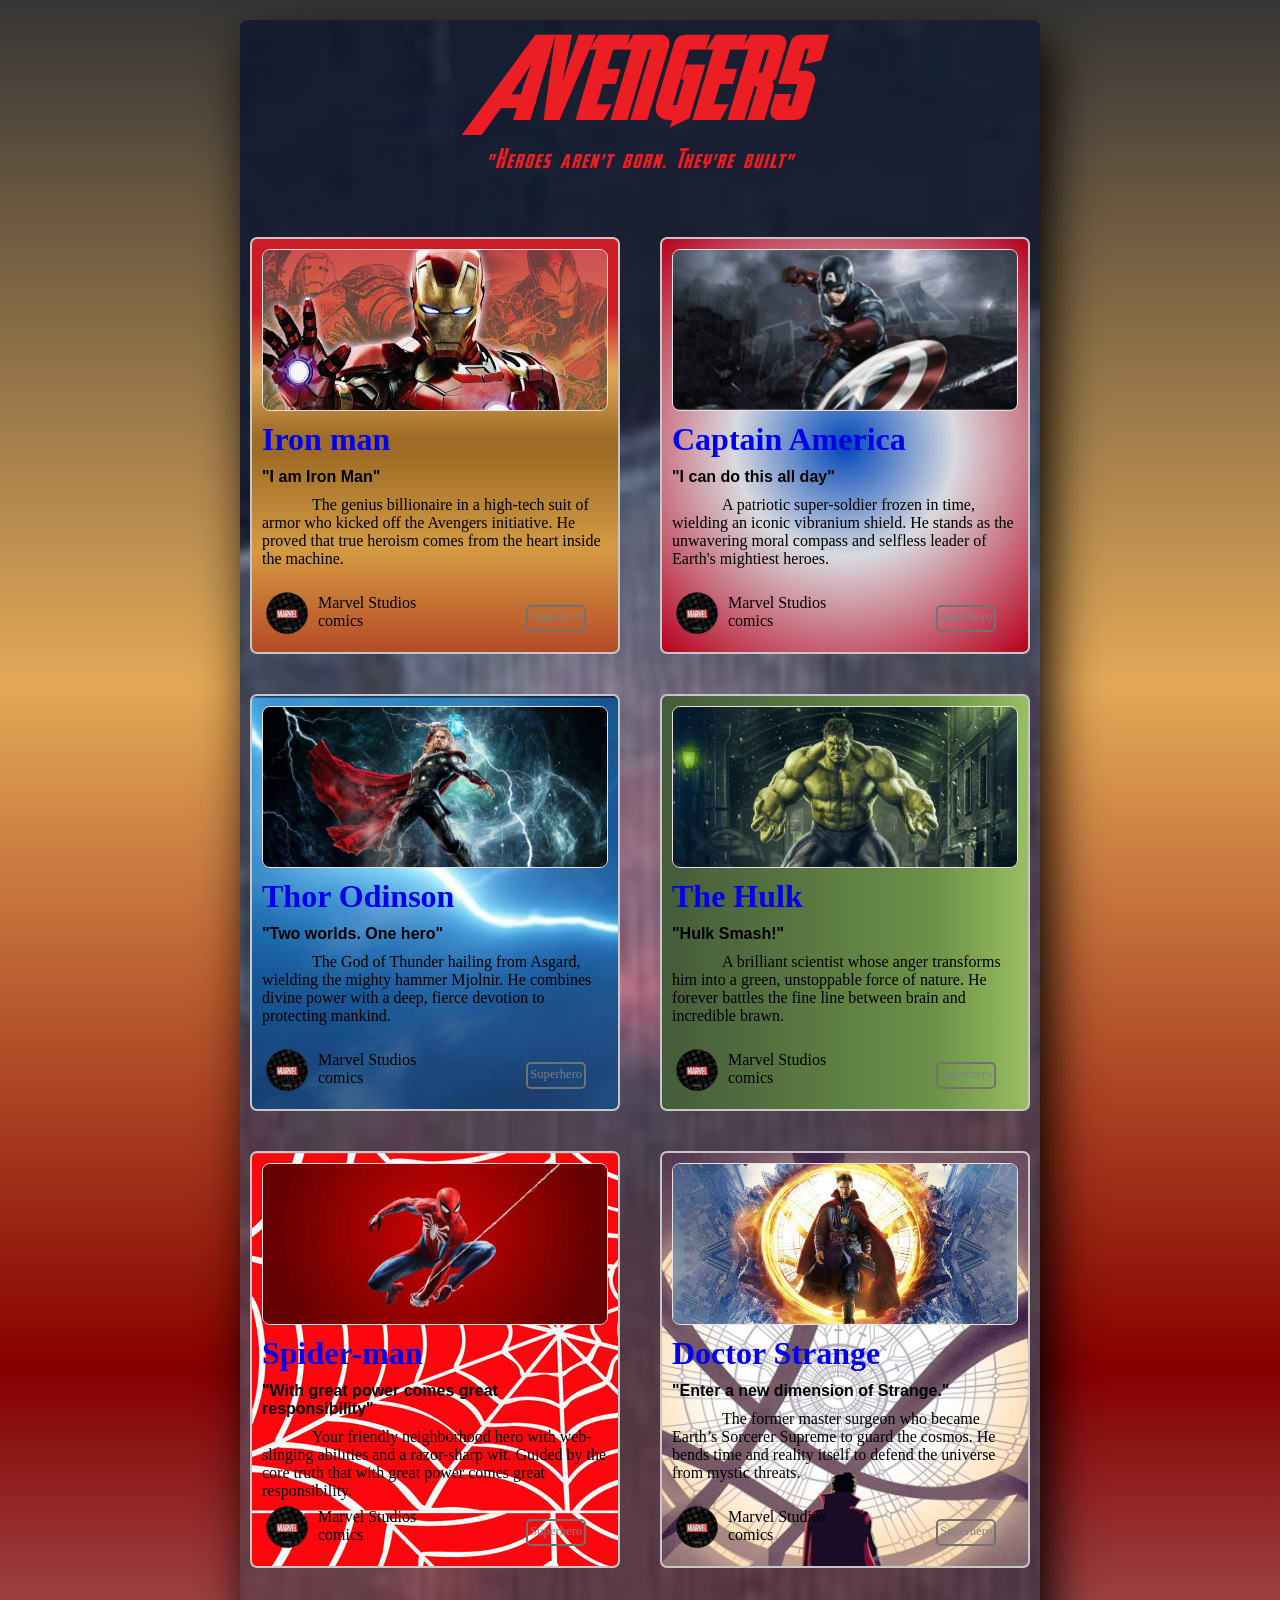
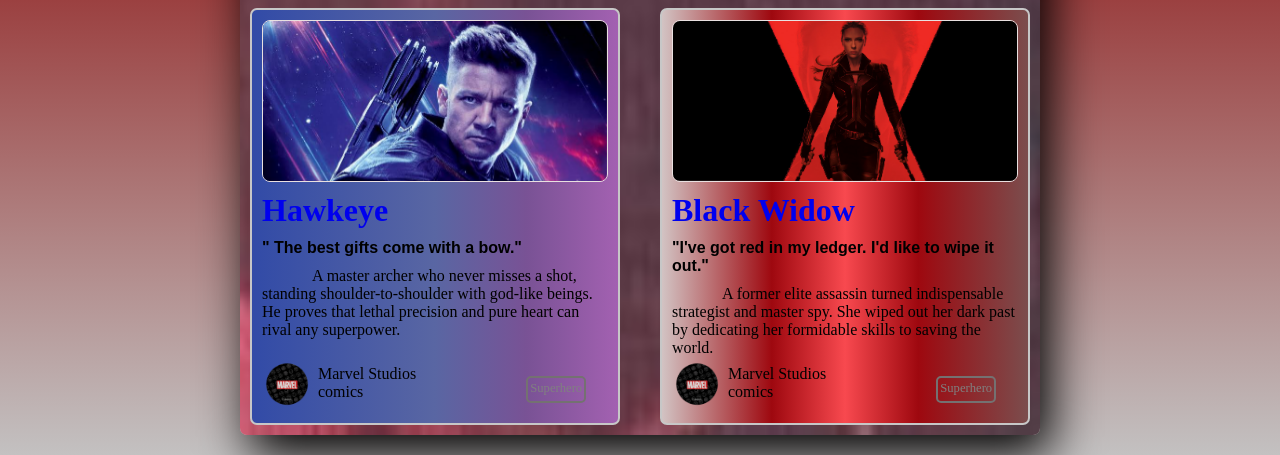
==== PROJECT 1/index.html @ 435369e9 "Initial commit" ====
<!DOCTYPE html>
<html lang="en">
<head>
    <meta charset="UTF-8">
    <meta name="viewport" content="width=device-width, initial-scale=1.0">
    <title>Document</title>
    <link rel="stylesheet" href="style.css">
</head>
<body>
    <div class="container">
        <header>
            <nav>
                <h1>AVENGERS</h1>
                <p>"Heroes aren't born. They're built"</p>
            </nav>    
        </header>
        <main>    
            <div class="profiles">
                <div class="avenger" id="ironman">
                    <div class="card_container">
                        <a href="#" class="card_image_container">
                        <img
                            src="images/ironmanf.jpg"
                            alt="ironman"
                            class="card_image"
                        />
                       </a>
                    </div>
                    <div class="card_title">
                        <a href="https://en.wikipedia.org/wiki/Iron_Man"><h1>Iron man</h1></a>
                        <p class="signature"> "I am Iron Man"</p>  
                        <p class="desc">The genius billionaire in a high-tech suit of armor who kicked off the Avengers initiative. He proved that true heroism comes from the heart inside the machine.</p>  
                    </div> 
                    <div class="footercontent">
                        <div class="publisher_content">
                            <div class="logo">
                                <img src="images/marvel.png"/> 
                            </div>  
                            <div class="info">  
                                <p>Marvel Studios</p>
                                <p>comics</p>
                            </div>
                            <div class="tag">
                                <p>Superhero</p>
                            </div>        
                        </div>   
                    </div>  
                </div>      
                <div class="avenger" id="captain">
                    <div class="card_container">
                            <a href="#" class="card_image_container">
                                <img
                                src="images/cap.jpg"
                                alt="Captain America"
                                class="card_image"
                                />
                            </a>
                    </div>
                    <div class="card_title">
                        <a href="https://en.wikipedia.org/wiki/Iron_Man"><h1>Captain America</h1></a>
                        <p class="signature">"I can do this all day"</p>
                        <p class="desc">A patriotic super-soldier frozen in time, wielding an iconic vibranium shield. He stands as the unwavering moral compass and selfless leader of Earth's mightiest heroes.</p>
                    </div> 
                    <div class="footer_content">
                        <div class="publisher_content">
                            <div class="logo">
                                <img src="images/marvel.png"/> 
                            </div>  
                            <div class="info">  
                                <p>Marvel Studios</p>
                                <p>comics</p>
                            </div> 
                            <div class="tag">
                                <p>Superhero</p>
                            </div>    
                        </div>   
                    </div> 
                </div>       
                <div class="avenger" id="thor">
                    <div class="card_container" >
                        <a href="#" class="card_image_container">
                            <img
                            src="images/thor.jpg"
                            alt="thor"
                            class="card_image"
                            />
                        </a>
                    </div>
                    <div class="card_title">
                        <a href="https://en.wikipedia.org/wiki/Iron_Man"><h1>Thor Odinson</h1></a>
                        <p class="signature">"Two worlds. One hero"</p>  
                        <p class="desc">The God of Thunder hailing from Asgard, wielding the mighty hammer Mjolnir. He combines divine power with a deep, fierce devotion to protecting mankind.</p>
                    </div>
                    <div class="footer_content">
                        <div class="publisher_content">
                            <div class="logo">
                                <img src="images/marvel.png"/> 
                            </div>  
                            <div class="info">  
                                <p>Marvel Studios</p>
                                <p>comics</p>
                            </div> 
                             <div class="tag">
                                <p>Superhero</p>
                            </div>    
                        </div>   
                    </div>  
                </div>      
                <div class="avenger"  id="hulk">
                    <div class="card_container">
                        <a href="#" class="card_image_container">
                            <img
                            src="images/hulk.jpg"
                            alt="Hulk"
                            class="card_image"
                            />
                        </a>
                    </div>
                    <div class="card_title">
                        <a href="https://en.wikipedia.org/wiki/Iron_Man"><h1>The Hulk</h1></a>
                        <p class="signature">"Hulk Smash!"</p>
                        <p class="desc">A brilliant scientist whose anger transforms him into a green, unstoppable force of nature. He forever battles the fine line between brain and incredible brawn.</p>  
                    </div>
                    <div class="footer_content">
                        <div class="publisher_content">
                            <div class="logo">
                                <img src="images/marvel.png"/> 
                            </div>  
                            <div class="info">  
                                <p>Marvel Studios</p>
                                <p>comics</p>
                            </div>  
                            <div class="tag">
                                <p>Superhero</p>
                            </div>   
                        </div>   
                    </div>    
                </div>    
                <div class="avenger" id="spiderman">
                    <div class="card_container">
                        <a href="#" class="card_image_container">
                            <img
                            src="images/spiderman.jpg"
                            alt="spidy"
                            class="card_image"
                            />
                        </a>
                    </div>
                    <div class="card_title">
                        <a href="https://en.wikipedia.org/wiki/Iron_Man"><h1>Spider-man</h1></a>
                        <p class="signature">"With great power comes great responsibility"</p>  
                        <p class="desc">Your friendly neighborhood hero with web-slinging abilities and a razor-sharp wit. Guided by the core truth that with great power comes great responsibility.</p>
                    </div>
                    <div class="footer_content">
                        <div class="publisher_content">
                            <div class="logo">
                                <img src="images/marvel.png"/> 
                            </div>  
                            <div class="info">  
                                <p>Marvel Studios</p>
                                <p>comics</p>
                            </div>
                            <div class="tag">
                                <p>Superhero</p>
                            </div>     
                        </div>   
                    </div>   
                </div>     
                <div class="avenger" id="strange">
                    <div class="card_container">
                        <a href="#" class="card_image_container">
                        <img
                        src="images/strange.jpg"
                        alt="doctorstrange"
                        class="card_image"
                        />
                        </a>
                    </div>
                    <div class="card_title">
                        <a href="https://en.wikipedia.org/wiki/Iron_Man"><h1>Doctor Strange</h1></a>
                        <p class="signature"> "Enter a new dimension of Strange."</p>  
                        <p class="desc">The former master surgeon who became Earth’s Sorcerer Supreme to guard the cosmos. He bends time and reality itself to defend the universe from mystic threats.</p>
                    </div>
                    <div class="footer_content">
                        <div class="publisher_content">
                            <div class="logo">
                                <img src="images/marvel.png"/> 
                            </div>  
                            <div class="info">  
                                <p>Marvel Studios</p>
                                <p>comics</p>
                            </div>
                            <div class="tag">
                                <p>Superhero</p>
                            </div>     
                        </div>   
                    </div> 
                </div>     
                <div class="avenger" id="hawkeye">
                    <div class="card_container">
                        <a href="#" class="card_image_container">
                        <img
                            src="images/hawkeye.jfif"
                            alt="Hawkeye"
                            class="card_image"
                        />
                    </a>
                    </div>
                    <div class="card_title">
                        <a href="https://en.wikipedia.org/wiki/Iron_Man"><h1>Hawkeye</h1></a>
                        <p class="signature">" The best gifts come with a bow."</p>
                        <p class="desc">A master archer who never misses a shot, standing shoulder-to-shoulder with god-like beings. He proves that lethal precision and pure heart can rival any superpower.</p>  
                    </div>
                    <div class="footer_content">
                        <div class="publisher_content">
                            <div class="logo">
                                <img src="images/marvel.png"/> 
                            </div>  
                            <div class="info">  
                                <p>Marvel Studios</p>
                                <p>comics</p>
                            </div> 
                            <div class="tag">
                                <p>Superhero</p>
                            </div>    
                        </div>   
                    </div>  
                </div>
                <div class="avenger" id="widow">    
                    <div class="card_container">
                        <a href="#" class="card_image_container">
                        <img
                            src="images/black widow.jpg"
                            alt="Blackwidow"
                            class="card_image"
                        />
                    </a>
                    </div>
                    <div class="card_title">
                        <a href="https://en.wikipedia.org/wiki/Iron_Man"><h1>Black Widow</h1></a>
                        <p class="signature">"I've got red in my ledger. I'd like to wipe it out."</p> 
                        <p class="desc">A former elite assassin turned indispensable strategist and master spy. She wiped out her dark past by dedicating her formidable skills to saving the world.</p> 
                    </div>
                    <div class="footer_content">
                        <div class="publisher_content">
                            <div class="logo">
                                <img src="images/marvel.png"/> 
                            </div>  
                            <div class="info">  
                                <p>Marvel Studios</p>
                                <p>comics</p>
                            </div> 
                            <div class="tag">
                                <p>Superhero</p>
                            </div>     
                        </div>   
                    </div> 
                </div>     
            </div>
        </main>
    </div>           
</body>
</html>
---- PROJECT 1/style.css ----
*{
    margin: 0;
    padding: 0;
    box-sizing: border-box;
}

@font-face {
  font-family: 'MyCustomFont';
  src: url('FONTS/AVENGEANCE HEROIC AVENGER.otf') format('opentype');
  font-weight: normal;
  font-style: normal;
}
body{
    background: linear-gradient(#363636,#e2a857,#870000,#c3c1c1);   
}
.container{
    width: 800px;
    margin: 20px auto;
    background-color: whitesmoke;
    background: url(images/intro.jpg);
    border-radius:7px ;
    background-repeat: no-repeat;
    background-size: cover;
    background-position: center;
    box-shadow: 10px 20px 50px black; 
}
nav{
    text-align: center;
    margin: 20px;
    padding: 20px;
    color:  rgb(237, 29, 36);
    font-family: 'MyCustomFont', serif;
    font-weight: 400;
    font-style: normal;
    /* background-image:
        linear-gradient(rgba(0,0,0,0.5), rgba(0,0,0,0.5)),
        url("intro.jpg");

    background-size: cover;
    background-position: center;
    position: relative;
    top: 10px; */

}

nav h1{
    font-size: 5rem;
    margin-top:20px ;

}
nav p{
    font-size: 1.2rem;
    margin: 14px;
    word-spacing: 5px;
    letter-spacing: 2px;
}
.profiles{
    display: grid;
    grid-template-rows: repeat(4,1fr);
    grid-template-columns: repeat(2,1fr);
    gap: 20px;
    /* max-width: 900px; */
}
.avenger {
    border: 2px solid rgb(199, 199, 199);
    margin: 10px ;
    padding: 10px;
    display: flex;
    flex-direction: column;
    gap: 10px;
    border-radius: 7px;
    /* animation: opening 1s ease-in 0s 1 normal forwards; */
}
.card_container{
    overflow: hidden;
    display: flex;
    flex-direction: column;
    border: 1px solid rgb(233, 224, 224);
    border-radius: 8px;
    
}
.card_image_container{
    margin: 0;
    position: relative;
    overflow: hidden;
    height: 10rem;
}
.card_image{
    object-fit: cover;
    object-position:top;
    position: absolute;
    height: 100%;
    width: 100%;
     animation: opening 1s ease-in 0s 1 normal forwards;
}
a{
    text-decoration: none;
}
.card_title{
    display: flex;
    flex-direction: column;
    flex-grow: 1;
    gap: 10px;
    max-height: 150px;
}
.signature{
    font-weight:bold;
    font-family: 'Gill Sans', 'Gill Sans MT', Calibri, 'Trebuchet MS', sans-serif;
}
.desc{
    text-indent: 50px;
}
.publisher_content{

display:flex;

}
.logo img{
    width: 50px;
    height: 50px;
    border-radius: 140px ;
    animation: opening 1s ease-in 0s 1 normal forwards;
}
.logo{
    padding: 7px 0px 0px 0px;

}
.info{
    padding: 13px 10px 10px 6px;
    font-size: 1rem;
}
.tag{
    border: 2px solid rgb(116, 113, 113);
    border-radius: 5px;
    text-align: center;
    color: grey;
    font-size: 0.79rem;
    line-height: 1rem;
    padding: 2px;
    width: 60px;
    height: 27px;
    margin: 24px 0px 0px 100px;
}
#ironman{
background: linear-gradient(
    180deg,
    #cc1d26 18%,   /* Vibrant Iron Man Red */
    #e2a857 32%,   /* Bright Metallic Gold (Forehead) */
    #9e6c27 48%,   /* Shadowed Gold / Bronze */
    #9e6c27 52%,   /* Shadowed Gold */
    #d49b43 75%,   /* Metallic Gold (Faceplate Base) */
    #9e0b0f 120%   /* Deep Crimson Red (Bottom) */
);
}
#captain{
background: radial-gradient(
    circle,
    #0047ba 0%,    /* Shield Blue */
    #d8dadf 40%,   /* Metallic Silver */
    #b8001c 100%   /* Shield Red */
);
}
#thor{
    background-image: url('images/thunder.jpg');
    /* background: linear-gradient(
    135deg,
    #ffffff 0%,    
    #00f0ff 30%,   
    #0088ff 55%,   
    #ff1744 85%,   
    #d50000 100%   
    ); */
}
#hulk{
background: linear-gradient(
    to right,
    #445c3a 0%,
    #6c9248 75%,
    #99be62 100%
);
}
#spiderman{
    background-image: url('images/web.jpg');
}
#strange{
    background-image: url(images/strangedimention.jpg);
    background-size: cover;
    background-position: center;
}
#hawkeye{
background: linear-gradient(
    to right,
    #324ba7 0%,    /* Slate Charcoal */
    #5966a3 50%,   /* Slate Blue */
    #795295 75%,   /* Medium Purple */
    #a361b1 100%   /* Bright Violet/Magenta */
);
}
#widow{
background: linear-gradient(
    to right,
    #d2c3c3 0%,
    #9e080f 30%,
    #f8494f 50%,
    #9e080f 70%,
    #7b4d4d 100%
);
}
@media (max-width:700px) {
    .profiles{
    grid-template-columns: repeat(1,1fr);
    gap: 20px;
}
.avenger{
    width: 100vw;
}
.tag{
    margin-left:auto ;
}
}
.card_image:hover{
    transform: scale(1.3);
    /* transform:translateY(5px) ; */
}
.avenger:hover{
    box-shadow: 10px 10px 20px black;
}
@keyframes opening {
    from{
       opacity: 0;
    }
    to{
       opacity: 1;
    }
}
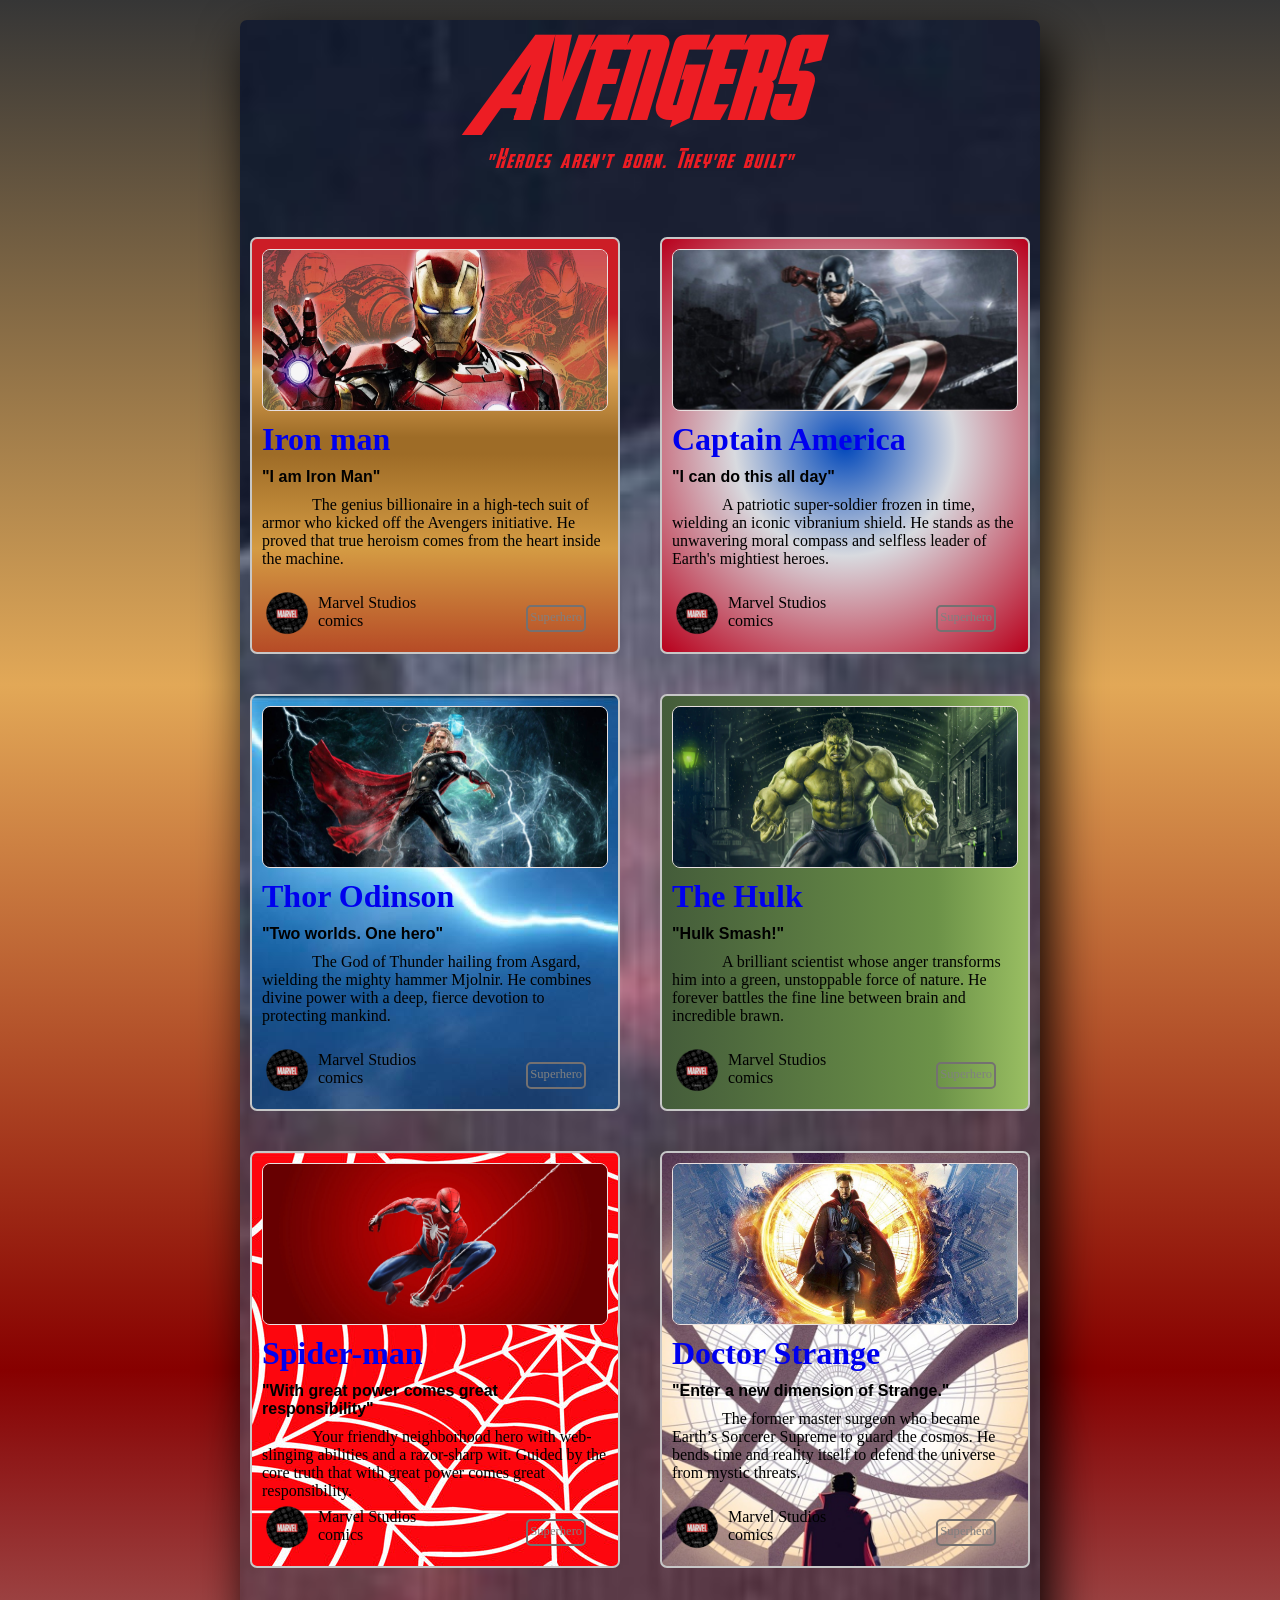
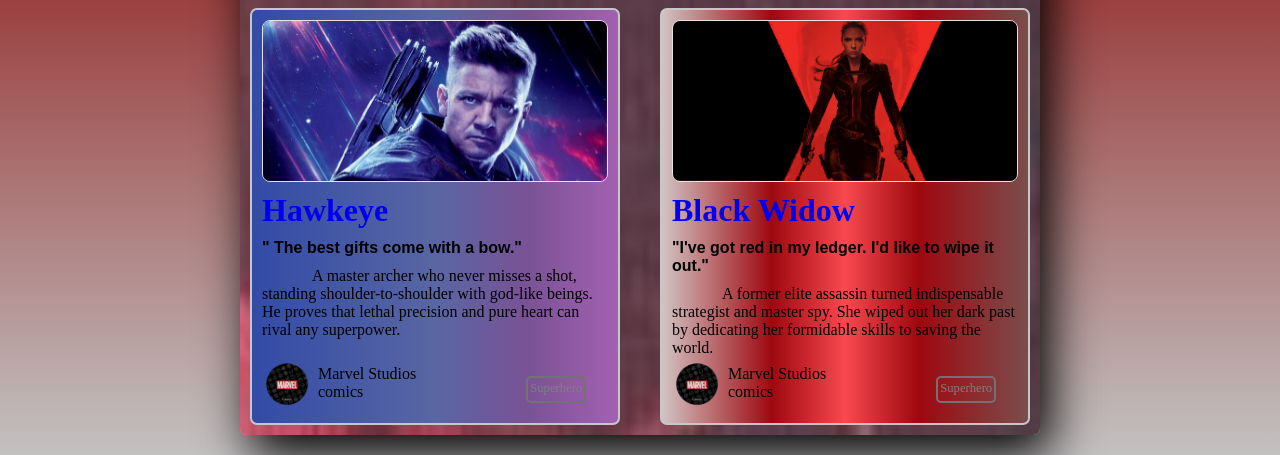
==== commit 26eb4d9a: "New project" ====
--- a/PROJECT 1/index.html
+++ b/PROJECT 1/index.html
@@ -48,13 +48,13 @@
                 </div>      
                 <div class="avenger" id="captain">
                     <div class="card_container">
-                            <a href="#" class="card_image_container">
-                                <img
-                                src="images/cap.jpg"
-                                alt="Captain America"
-                                class="card_image"
-                                />
-                            </a>
+                        <a href="#" class="card_image_container">
+                            <img
+                            src="images/cap.jpg"
+                            alt="Captain America"
+                            class="card_image"
+                            />
+                        </a>
                     </div>
                     <div class="card_title">
                         <a href="https://en.wikipedia.org/wiki/Iron_Man"><h1>Captain America</h1></a>
@@ -204,7 +204,7 @@
                             alt="Hawkeye"
                             class="card_image"
                         />
-                    </a>
+                        </a>
                     </div>
                     <div class="card_title">
                         <a href="https://en.wikipedia.org/wiki/Iron_Man"><h1>Hawkeye</h1></a>
@@ -234,7 +234,7 @@
                             alt="Blackwidow"
                             class="card_image"
                         />
-                    </a>
+                        </a>
                     </div>
                     <div class="card_title">
                         <a href="https://en.wikipedia.org/wiki/Iron_Man"><h1>Black Widow</h1></a>
--- a/PROJECT 1/style.css
+++ b/PROJECT 1/style.css
@@ -69,7 +69,7 @@
     flex-direction: column;
     gap: 10px;
     border-radius: 7px;
-    /* animation: opening 1s ease-in 0s 1 normal forwards; */
+    animation: opening 1s ease-in 0s 1 normal forwards;
 }
 .card_container{
     overflow: hidden;
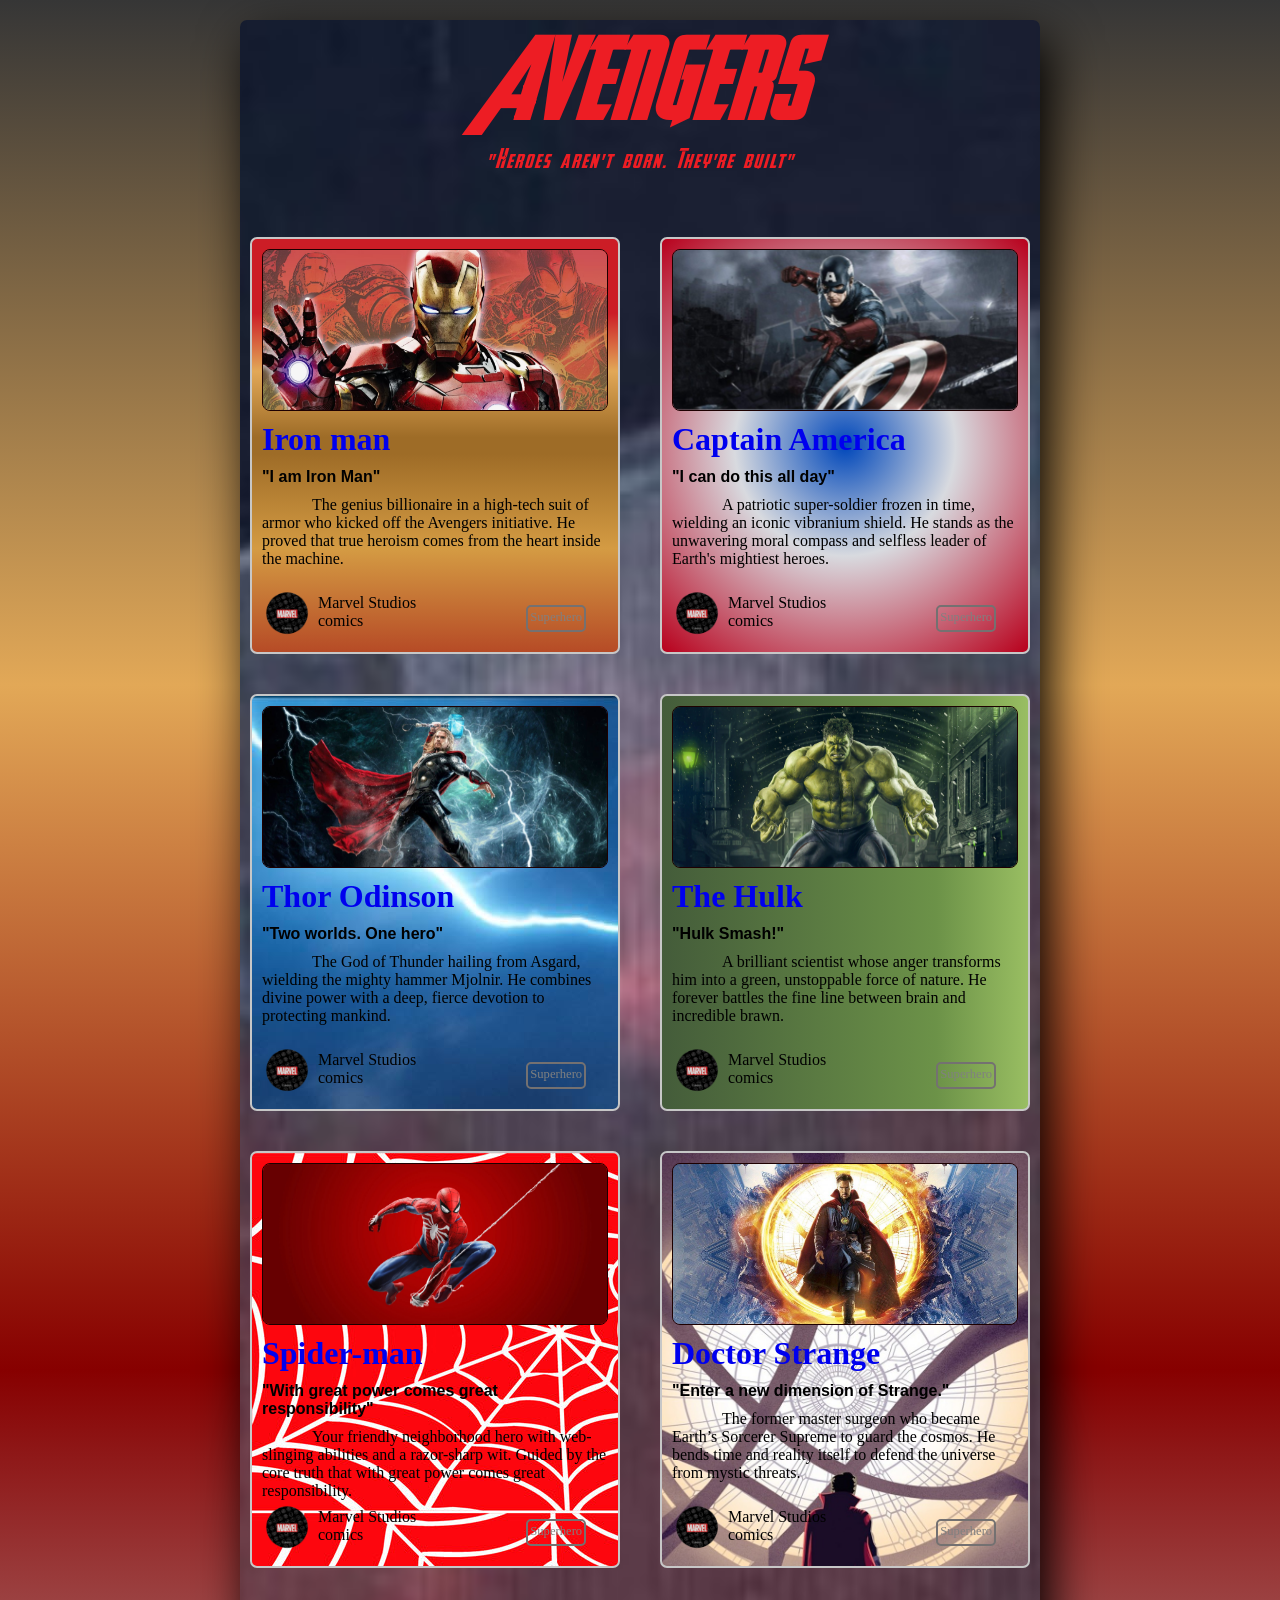
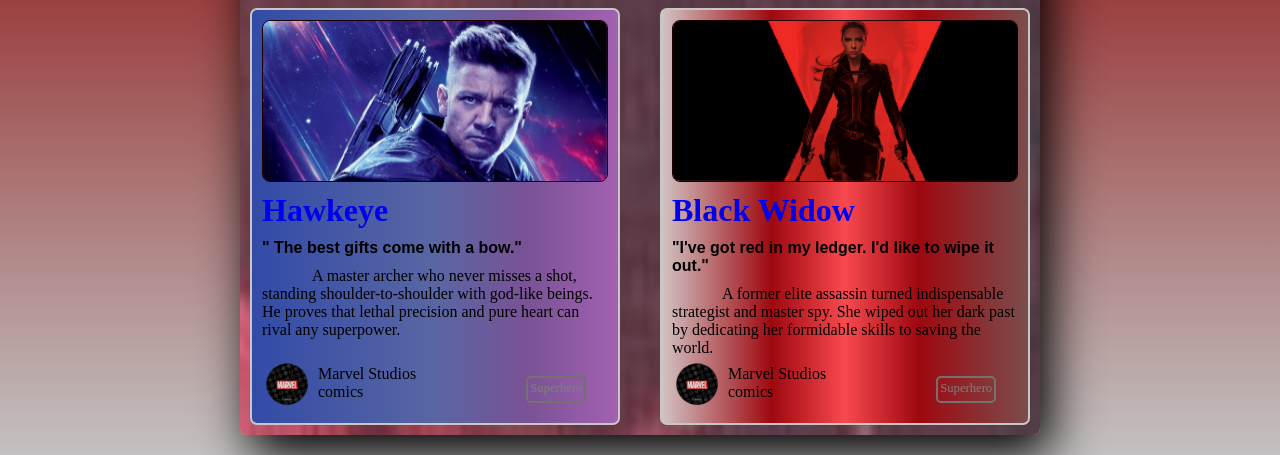
==== commit 71b8a708: "added Project 3" ====
--- a/PROJECT 1/index.html
+++ b/PROJECT 1/index.html
@@ -31,7 +31,7 @@
                         <p class="signature"> "I am Iron Man"</p>  
                         <p class="desc">The genius billionaire in a high-tech suit of armor who kicked off the Avengers initiative. He proved that true heroism comes from the heart inside the machine.</p>  
                     </div> 
-                    <div class="footercontent">
+                    <div class="footer_content">
                         <div class="publisher_content">
                             <div class="logo">
                                 <img src="images/marvel.png"/> 
--- a/PROJECT 1/style.css
+++ b/PROJECT 1/style.css
@@ -75,15 +75,17 @@
     overflow: hidden;
     display: flex;
     flex-direction: column;
-    border: 1px solid rgb(233, 224, 224);
+    border: 1px solid rgb(29, 0, 0);    /*to understand increase border  to 5 ad card_image_container  border to 5*/
     border-radius: 8px;
     
 }
 .card_image_container{
-    margin: 0;
+
+
     position: relative;
     overflow: hidden;
     height: 10rem;
+    /* border:2px solid red; */
 }
 .card_image{
     object-fit: cover;
@@ -91,7 +93,8 @@
     position: absolute;
     height: 100%;
     width: 100%;
-     animation: opening 1s ease-in 0s 1 normal forwards;
+    animation: opening 1s ease-in 0s 1 normal forwards;
+    transition-property: transform;
 }
 a{
     text-decoration: none;
@@ -219,7 +222,8 @@
 }
 }
 .card_image:hover{
-    transform: scale(1.3);
+    transform: scale(1.2) ;
+    transition: transform .3s ease;
     /* transform:translateY(5px) ; */
 }
 .avenger:hover{
